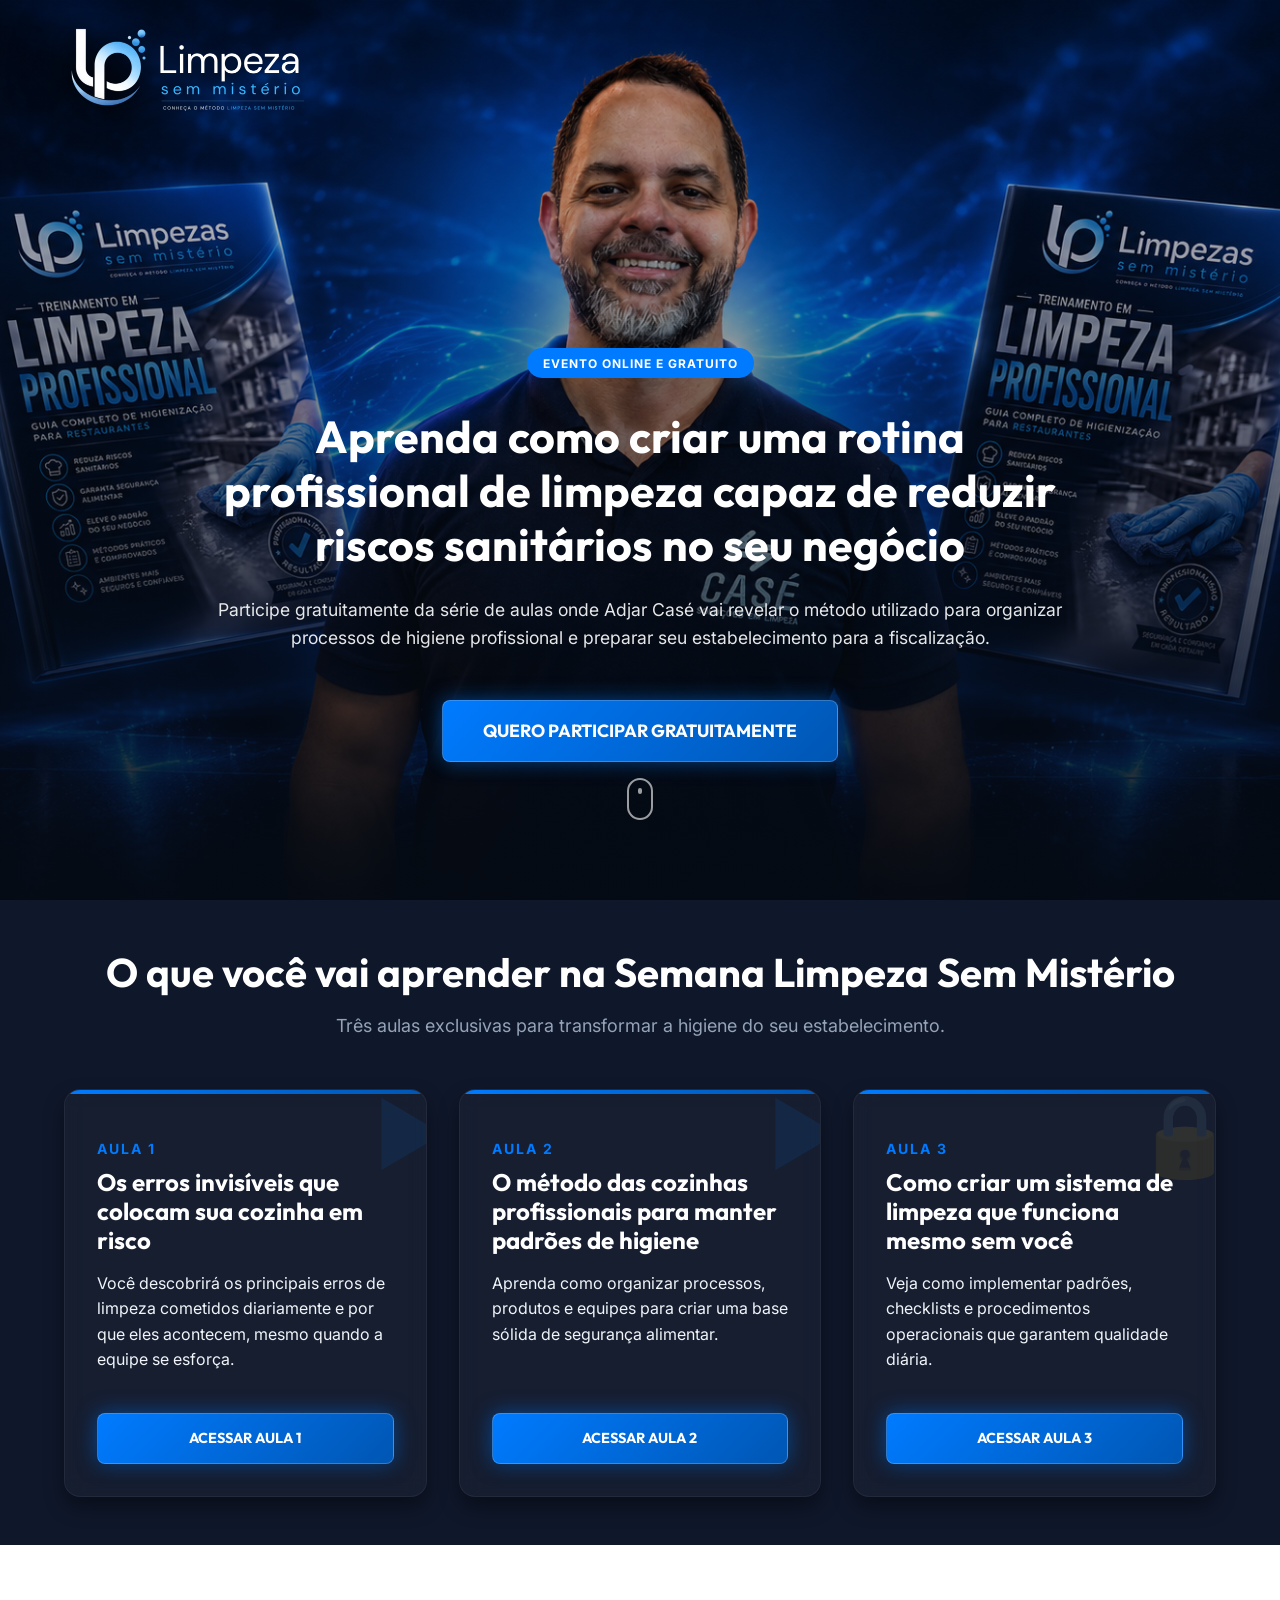
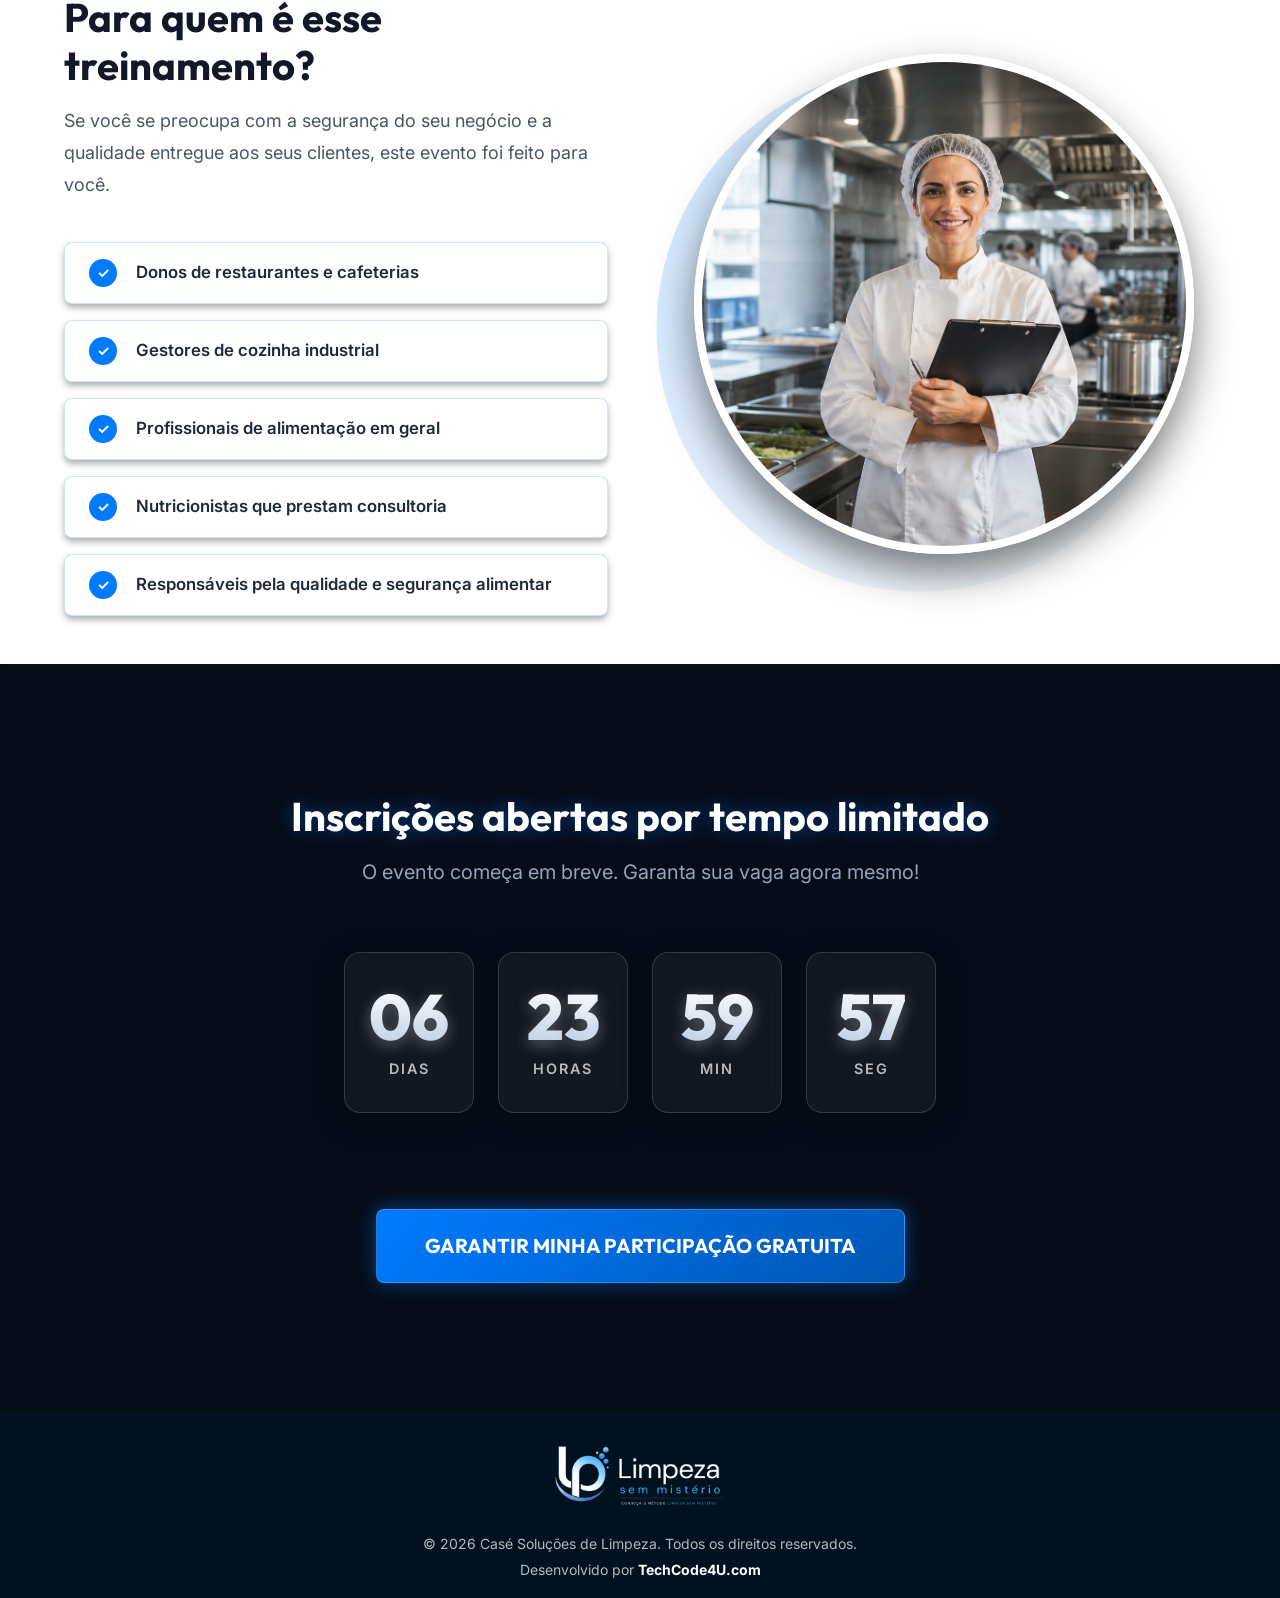
==== lancamento/cpl.html @ 03b603a9 "feat: funil de lançamento estático em /lancamento (Netlify Forms) Converte o funil PHP+MySQL (lp_lim" ====
<!DOCTYPE html>
<html lang="pt-BR">
<head>
    <meta charset="UTF-8">
    <meta name="viewport" content="width=device-width, initial-scale=1.0">
    <title>Semana Limpeza Sem Mistério</title>
    <meta name="description" content="Aprenda como criar uma rotina profissional de limpeza capaz de reduzir riscos sanitários no seu negócio. Participe gratuitamente!">
    <link rel="stylesheet" href="css/global.css">
    <link rel="stylesheet" href="css/cpl.css">
    <link rel="icon" type="image/jpeg" href="imagens/favicon.jpg">
</head>
<body class="theme-dark">

    <header class="hero text-center">
        <div class="hero-bg-overlay"></div>
        <div class="logo-wrapper">
            <div class="container">
                <img src="imagens/logomarca.png" alt="Limpeza Sem Mistério" class="site-logo">
            </div>
        </div>
        <div class="container hero-container">
            <span class="badge">EVENTO ONLINE E GRATUITO</span>
            <h1 class="hero-title">Aprenda como criar uma rotina profissional de limpeza capaz de reduzir riscos sanitários no seu negócio</h1>
            <p class="hero-subtitle">Participe gratuitamente da série de aulas onde Adjar Casé vai revelar o método utilizado para organizar processos de higiene profissional e preparar seu estabelecimento para a fiscalização.</p>
            <a href="obrigado-cpl.html?origem=cpl" class="btn btn-primary btn-hero">QUERO PARTICIPAR GRATUITAMENTE</a>
        </div>

        <div class="scroll-indicator">
            <div class="mouse">
                <div class="wheel"></div>
            </div>
        </div>
    </header>

    <!-- APRESENTAÇÃO DO EVENTO -->
    <section class="evento bg-light">
        <div class="container">
            <div class="text-center">
                <h2 class="section-title">O que você vai aprender na Semana Limpeza Sem Mistério</h2>
                <p class="section-subtitle">Três aulas exclusivas para transformar a higiene do seu estabelecimento.</p>
            </div>
            
            <div class="aulas-grid">
                <div class="card aula-card glass">
                    <div class="aula-icon">▶</div>
                    <div class="aula-numero">AULA 1</div>
                    <h3 class="aula-titulo">Os erros invisíveis que colocam sua cozinha em risco</h3>
                    <p>Você descobrirá os principais erros de limpeza cometidos diariamente e por que eles acontecem, mesmo quando a equipe se esforça.</p>
                    <div class="aula-card-footer">
                        <a href="#" class="btn btn-primary btn-aula">ACESSAR AULA 1</a>
                    </div>
                </div>
                <div class="card aula-card glass">
                    <div class="aula-icon">▶</div>
                    <div class="aula-numero">AULA 2</div>
                    <h3 class="aula-titulo">O método das cozinhas profissionais para manter padrões de higiene</h3>
                    <p>Aprenda como organizar processos, produtos e equipes para criar uma base sólida de segurança alimentar.</p>
                    <div class="aula-card-footer">
                        <a href="#" class="btn btn-primary btn-aula">ACESSAR AULA 2</a>
                    </div>
                </div>
                <div class="card aula-card glass">
                    <div class="aula-icon">🔒</div>
                    <div class="aula-numero">AULA 3</div>
                    <h3 class="aula-titulo">Como criar um sistema de limpeza que funciona mesmo sem você</h3>
                    <p>Veja como implementar padrões, checklists e procedimentos operacionais que garantem qualidade diária.</p>
                    <div class="aula-card-footer">
                        <a href="#" class="btn btn-primary btn-aula">ACESSAR AULA 3</a>
                    </div>
                </div>
            </div>
        </div>
    </section>

    <!-- PARA QUEM É -->
    <section class="para-quem">
        <div class="container container-flex align-center">
            <div class="para-quem-content">
                <h2 class="section-title">Para quem é esse treinamento?</h2>
                <p class="section-description">Se você se preocupa com a segurança do seu negócio e a qualidade entregue aos seus clientes, este evento foi feito para você.</p>
                <div class="premium-list">
                    <div class="premium-list-item">
                        <div class="icon-check">✓</div>
                        <span>Donos de restaurantes e cafeterias</span>
                    </div>
                    <div class="premium-list-item">
                        <div class="icon-check">✓</div>
                        <span>Gestores de cozinha industrial</span>
                    </div>
                    <div class="premium-list-item">
                        <div class="icon-check">✓</div>
                        <span>Profissionais de alimentação em geral</span>
                    </div>
                    <div class="premium-list-item">
                        <div class="icon-check">✓</div>
                        <span>Nutricionistas que prestam consultoria</span>
                    </div>
                    <div class="premium-list-item">
                        <div class="icon-check">✓</div>
                        <span>Responsáveis pela qualidade e segurança alimentar</span>
                    </div>
                </div>
            </div>
            <div class="para-quem-image">
                <div class="image-wrapper">
                    <img src="imagens/profissional.png" alt="Profissionais de Cozinha" class="premium-image">
                    <div class="image-backdrop"></div>
                </div>
            </div>
        </div>
    </section>


    <!-- URGÊNCIA -->
    <section class="urgencia text-center glass-section">
        <div class="container">
            <h2 class="section-title text-glow">Inscrições abertas por tempo limitado</h2>
            <p class="section-subtitle">O evento começa em breve. Garanta sua vaga agora mesmo!</p>
            
            <div class="contador-wrapper glow-box" id="countdown">
                <div class="contador-box">
                    <span class="contador-numero" id="days">00</span>
                    <span class="contador-label">Dias</span>
                </div>
                <div class="contador-box">
                    <span class="contador-numero" id="hours">00</span>
                    <span class="contador-label">Horas</span>
                </div>
                <div class="contador-box">
                    <span class="contador-numero" id="minutes">00</span>
                    <span class="contador-label">Min</span>
                </div>
                <div class="contador-box">
                    <span class="contador-numero" id="seconds">00</span>
                    <span class="contador-label">Seg</span>
                </div>
            </div>

            <a href="obrigado-cpl.html?origem=cpl" class="btn btn-primary btn-lg mt-4 pulse-btn">GARANTIR MINHA PARTICIPAÇÃO GRATUITA</a>
        </div>
    </section>

    <footer class="site-footer" style="text-align: center; border-top: none;">
        <div class="container" style="display: flex; flex-direction: column; align-items: center;">
            <img src="imagens/logomarca.png" alt="Limpeza Sem Mistério" style="max-width: 180px; margin: 0 auto 1.5rem auto; display: block;">
            <p style="margin-bottom: 0.25rem; font-size: 0.875rem;">&copy; 2026 Casé Soluções de Limpeza. Todos os direitos reservados.</p>
            <p style="margin-bottom: 0; font-size: 0.875rem;">Desenvolvido por <strong style="color: #fff;">TechCode4U.com</strong></p>
        </div>
    </footer>

    <a href="#" id="scrollTopBtn" class="scroll-top-btn" aria-label="Voltar ao topo">&uarr;</a>

    <!-- Modal de Captura CPL -->
    <div id="leadModal" class="modal-overlay" style="display: none; position: fixed; top: 0; left: 0; width: 100%; height: 100%; background: rgba(0,0,0,0.8); z-index: 9999; justify-content: center; align-items: center; padding: 20px;">
        <div class="modal-content" style="background: #fff; border-radius: 12px; padding: 30px; max-width: 400px; width: 100%; position: relative;">
            <button id="closeModal" style="position: absolute; top: 15px; right: 15px; background: none; border: none; font-size: 24px; cursor: pointer; color: #334155;">&times;</button>
            <h3 style="color: #0f172a; margin-bottom: 20px; text-align: center; font-size: 1.5rem; font-family: 'Outfit', sans-serif;">Libere seu acesso</h3>
            <p style="color: #475569; text-align: center; margin-bottom: 20px; font-size: 0.9rem;">Preencha os dados abaixo para assistir à aula gratuitamente.</p>
            <form id="leadForm" name="lead-cpl" method="POST" data-netlify="true" netlify-honeypot="bot-field">
                <input type="hidden" name="form-name" value="lead-cpl">
                <p hidden><label>Não preencha: <input name="bot-field"></label></p>
                <input type="hidden" name="origem" id="origemLead" value="cpl">
                
                <div style="margin-bottom: 15px;">
                    <label style="display: block; margin-bottom: 5px; color: #334155; font-size: 0.9rem; text-align: left;">Nome Completo</label>
                    <div style="position: relative;">
                        <span style="position: absolute; left: 10px; top: 50%; transform: translateY(-50%); font-size: 1.1rem; filter: grayscale(100%); opacity: 0.6;">👤</span>
                        <input type="text" name="nome" id="leadNome" required style="width: 100%; padding: 10px 10px 10px 35px; border: 1px solid #cbd5e1; border-radius: 6px; box-sizing: border-box;">
                    </div>
                </div>
                <div style="margin-bottom: 15px;">
                    <label style="display: block; margin-bottom: 5px; color: #334155; font-size: 0.9rem; text-align: left;">E-mail</label>
                    <div style="position: relative;">
                        <span style="position: absolute; left: 10px; top: 50%; transform: translateY(-50%); font-size: 1.1rem; filter: grayscale(100%); opacity: 0.6;">✉️</span>
                        <input type="email" name="email" id="leadEmail" required style="width: 100%; padding: 10px 10px 10px 35px; border: 1px solid #cbd5e1; border-radius: 6px; box-sizing: border-box;">
                    </div>
                </div>
                <div style="margin-bottom: 20px;">
                    <label style="display: block; margin-bottom: 5px; color: #334155; font-size: 0.9rem; text-align: left;">WhatsApp</label>
                    <div style="position: relative;">
                        <span style="position: absolute; left: 10px; top: 50%; transform: translateY(-50%); font-size: 1.1rem; filter: grayscale(100%); opacity: 0.6;">📱</span>
                        <input type="tel" name="whatsapp" id="leadWhatsapp" required style="width: 100%; padding: 10px 10px 10px 35px; border: 1px solid #cbd5e1; border-radius: 6px; box-sizing: border-box;" maxlength="15">
                    </div>
                </div>
                <div style="margin-bottom: 20px;">
                    <label style="display: flex; align-items: flex-start; gap: 8px; font-size: 0.8rem; color: #475569; cursor: pointer; text-align: left;">
                        <input type="checkbox" id="leadLgpd" required style="margin-top: 3px;">
                        <span>Concordo em receber comunicações, de acordo com a <a href="#" style="color: #0284c7; text-decoration: underline;">Política de Privacidade</a> (LGPD).</span>
                    </label>
                </div>
                <button type="submit" style="width: 100%; padding: 12px; background: #0284c7; color: white; border: none; border-radius: 6px; font-weight: bold; cursor: pointer; font-size: 1rem; transition: background 0.3s;" onmouseover="this.style.background='#0369a1'" onmouseout="this.style.background='#0284c7'">ACESSAR AULA AGORA</button>
                <p id="leadError" style="color: red; font-size: 0.8rem; margin-top: 10px; display: none; text-align: center;">Erro ao salvar dados.</p>
            </form>
        </div>
    </div>

    <script src="js/main.js"></script>
    <script>
    document.addEventListener('DOMContentLoaded', function() {
        const modal = document.getElementById('leadModal');
        const closeBtn = document.getElementById('closeModal');
        const leadForm = document.getElementById('leadForm');
        const buttons = document.querySelectorAll('.btn-aula');
        const submitBtn = leadForm.querySelector('button[type="submit"]');
        
        buttons.forEach(btn => {
            btn.addEventListener('click', function(e) {
                e.preventDefault();
                modal.style.display = 'flex';
            });
        });
        
        closeBtn.addEventListener('click', function() {
            modal.style.display = 'none';
        });
        
        // Máscara de Telefone
        const whatsappInput = document.getElementById('leadWhatsapp');
        if (whatsappInput) {
            whatsappInput.addEventListener('input', function (e) {
                let x = e.target.value.replace(/\D/g, '').match(/(\d{0,2})(\d{0,5})(\d{0,4})/);
                e.target.value = !x[2] ? x[1] : '(' + x[1] + ') ' + x[2] + (x[3] ? '-' + x[3] : '');
            });
        }

        leadForm.addEventListener('submit', function(e) {
            e.preventDefault();
            
            const originalBtnText = submitBtn.innerText;
            submitBtn.innerText = "Aguarde...";
            submitBtn.disabled = true;

            const data = {
                'form-name': 'lead-cpl',
                nome: document.getElementById('leadNome').value,
                email: document.getElementById('leadEmail').value,
                whatsapp: document.getElementById('leadWhatsapp').value,
                origem: document.getElementById('origemLead').value
            };

            fetch('/lancamento/cpl', {
                method: 'POST',
                headers: {
                    'Content-Type': 'application/x-www-form-urlencoded'
                },
                body: new URLSearchParams(data).toString()
            })
            .then(response => response.json())
            .then(res => {
                if(res.success) {
                    modal.style.display = 'none';
                    alert('Acesso liberado! A aula iniciará em breve.');
                    // Aqui seria o window.location.href para a aula real
                } else {
                    document.getElementById('leadError').style.display = 'block';
                }
            })
            .catch(err => {
                document.getElementById('leadError').style.display = 'block';
            })
            .finally(() => {
                submitBtn.innerText = originalBtnText;
                submitBtn.disabled = false;
            });
        });
    });
    </script>
</body>
</html>
---- lancamento/css/global.css ----
@import url('https://fonts.googleapis.com/css2?family=Inter:wght@300;400;500;600&family=Outfit:wght@400;600;700;800&display=swap');

:root {
  /* Colors */
  --color-primary: #011e31; /* Azul muito escuro */
  --color-primary-light: #0c4160; /* Azul escuro */
  --color-secondary: #68869a; /* Azul acinzentado (Botões e Destaques) */
  --color-secondary-hover: #506a7c; /* Tom mais escuro para hover */
  --color-white: #FFFFFF;
  --color-bg: #dad9d6; /* Cinza claro quente (Fundos claros) */
  --color-text-main: #011e31; /* Texto principal acompanhando a cor mais escura */
  --color-text-muted: #68869a; /* Texto secundário */
  --color-border: #d7e0eb; /* Azul bem claro para bordas */

  /* Fonts */
  --font-heading: 'Outfit', sans-serif;
  --font-body: 'Inter', sans-serif;

  /* Shadows */
  --shadow-sm: 0 2px 4px rgba(0,0,0,0.05);
  --shadow-md: 0 4px 12px rgba(0,0,0,0.08);
  --shadow-lg: 0 12px 24px rgba(0,0,0,0.12);

  /* Radius */
  --radius-sm: 4px;
  --radius-md: 8px;
  --radius-lg: 16px;

  /* Transitions */
  --transition: all 0.3s ease;
}

.theme-dark {
  --color-primary: #ffffff;
  --color-primary-light: #f8f9fa;
  --color-secondary: #007bff; /* Vibrant Blue */
  --color-secondary-hover: #0056b3; /* Darker Blue */
  --color-card-bg: #1E293B; /* Navy Card Background */
  --color-bg: #0F172A; /* Deep Dark Navy */
  --color-text-main: #F1F5F9;
  --color-text-muted: #94A3B8;
  --color-border: rgba(0, 123, 255, 0.2); /* Subtle Coral border */
  --shadow-sm: 0 4px 6px rgba(0, 0, 0, 0.3);
  --shadow-md: 0 10px 20px rgba(0, 0, 0, 0.4);
  --shadow-lg: 0 20px 40px rgba(0, 0, 0, 0.5);
}

/* Glassmorphism Utilities */
.glass {
  background: rgba(255, 255, 255, 0.03);
  backdrop-filter: blur(10px);
  -webkit-backdrop-filter: blur(10px);
  border: 1px solid rgba(255, 255, 255, 0.05);
}

/* Reset & Base */
* {
  margin: 0;
  padding: 0;
  box-sizing: border-box;
}

html {
  scroll-behavior: smooth;
}

body {
  font-family: var(--font-body);
  color: var(--color-text-main);
  background-color: var(--color-white);
  line-height: 1.6;
  -webkit-font-smoothing: antialiased;
}

body.theme-dark {
  background-color: var(--color-bg);
  color: var(--color-text-main);
}

h1, h2, h3, h4, h5, h6 {
  font-family: var(--font-heading);
  color: var(--color-primary);
  line-height: 1.2;
}

p {
  margin-bottom: 1rem;
}

a {
  text-decoration: none;
  color: var(--color-primary);
  transition: var(--transition);
}

img {
  max-width: 100%;
  height: auto;
  display: block;
}

.site-logo {
  max-width: 250px; /* Aumentado */
  height: auto;
  display: block;
  margin: 0;
  filter: drop-shadow(0 10px 25px rgba(0, 0, 0, 0.8)) drop-shadow(0 0 15px rgba(0, 0, 0, 0.6));
}

.logo-wrapper {
  position: absolute;
  top: 0;
  padding-top: 1.5rem;
  left: 0;
  width: 100%;
  z-index: 10;
}

ul {
  list-style: none;
}

/* Layout */
.container {
  width: 100%;
  max-width: 1200px;
  margin: 0 auto;
  padding: 0 1.5rem;
}

.container-fluid {
  width: 100%;
  padding: 0 3rem;
}

section {
  padding: 5rem 0;
}

.bg-light {
  background-color: var(--color-bg);
}

.bg-primary {
  background-color: var(--color-primary);
  color: var(--color-white);
}

.bg-primary h1, .bg-primary h2, .bg-primary h3, .bg-primary p {
  color: var(--color-white);
}

.bg-primary .card h1, .bg-primary .card h2, .bg-primary .card h3 {
  color: var(--color-primary);
}

.bg-primary .card p {
  color: var(--color-text-main);
}

.text-center {
  text-align: center;
}

/* Typography Utilities */
.section-title {
  font-size: 2.5rem;
  font-weight: 700;
  margin-bottom: 1rem;
}

.section-subtitle {
  font-size: 1.125rem;
  color: var(--color-text-muted);
  max-width: 800px;
  margin: 0 auto 3rem;
}

/* Components */
.btn {
  display: inline-block;
  padding: 1rem 2rem;
  font-family: var(--font-heading);
  font-size: 1.125rem;
  font-weight: 700;
  text-transform: uppercase;
  border-radius: var(--radius-md);
  cursor: pointer;
  border: none;
  transition: var(--transition);
  text-align: center;
}

.btn-primary {
  background-color: var(--color-secondary);
  color: var(--color-white);
  box-shadow: 0 4px 15px rgba(104, 134, 154, 0.3);
}

.theme-dark .btn-primary {
  background: linear-gradient(135deg, var(--color-secondary) 0%, var(--color-secondary-hover) 100%);
  box-shadow: 0 0 20px rgba(0, 123, 255, 0.5), 0 4px 15px rgba(0, 0, 0, 0.3);
  border: 1px solid rgba(255, 255, 255, 0.2);
  color: #fff;
}

.btn-primary:hover {
  background-color: var(--color-secondary-hover);
  transform: translateY(-2px);
  box-shadow: 0 6px 20px rgba(104, 134, 154, 0.4);
  color: var(--color-white);
}

.theme-dark .btn-primary:hover {
  box-shadow: 0 0 30px rgba(0, 123, 255, 0.8), 0 6px 20px rgba(0, 0, 0, 0.4);
  transform: translateY(-3px);
}

.btn-block {
  display: block;
  width: 100%;
}

.card {
  background: var(--color-white);
  border-radius: var(--radius-lg);
  padding: 2rem;
  box-shadow: var(--shadow-md);
  transition: var(--transition);
  border: 1px solid var(--color-border);
}

.theme-dark .card {
  background: var(--color-card-bg);
  backdrop-filter: blur(12px);
  -webkit-backdrop-filter: blur(12px);
  border: 1px solid rgba(255, 255, 255, 0.08);
}

.card:hover {
  transform: translateY(-5px);
  box-shadow: var(--shadow-lg);
  border-color: var(--color-secondary);
}

/* Form Styles */
.form-group {
  margin-bottom: 1.5rem;
}

.form-label {
  display: block;
  margin-bottom: 0.5rem;
  font-weight: 500;
  color: var(--color-primary);
}

.form-control {
  width: 100%;
  padding: 0.875rem 1rem;
  border: 1px solid var(--color-border);
  border-radius: var(--radius-md);
  font-family: var(--font-body);
  font-size: 1rem;
  transition: var(--transition);
}

.form-control:focus {
  outline: none;
  border-color: var(--color-secondary);
  box-shadow: 0 0 0 3px rgba(104, 134, 154, 0.1);
}

/* Input with Icon */
.input-wrapper {
  position: relative;
  display: flex;
  align-items: center;
}

.input-icon {
  position: absolute;
  left: 1rem;
  font-size: 1.125rem;
  z-index: 2;
  filter: grayscale(1);
  opacity: 0.7;
}

.input-with-icon .form-control {
  padding-left: 2.75rem;
}

/* LGPD Checkbox */
.lgpd-checkbox {
  margin-bottom: 1.5rem;
  margin-top: 1rem;
}

.checkbox-label {
  display: flex;
  align-items: flex-start;
  gap: 0.6rem;
  font-size: 0.8125rem;
  color: var(--color-text-muted);
  cursor: pointer;
  line-height: 1.4;
  text-align: left;
}

.checkbox-label input[type="checkbox"] {
  margin-top: 0.2rem;
  min-width: 16px;
  height: 16px;
  accent-color: var(--color-secondary);
  cursor: pointer;
}

.checkbox-label a {
  color: var(--color-primary);
  text-decoration: underline;
  font-weight: 600;
}

.checkbox-label a:hover {
  color: var(--color-secondary);
}

/* Checkmarks */
.check-list li {
  position: relative;
  padding-left: 2rem;
  margin-bottom: 1rem;
  font-weight: 500;
}

.check-list li::before {
  content: '✓';
  position: absolute;
  left: 0;
  top: 0;
  color: var(--color-white);
  background-color: var(--color-secondary);
  width: 24px;
  height: 24px;
  border-radius: 50%;
  display: flex;
  align-items: center;
  justify-content: center;
  font-size: 14px;
}

/* Footer */
footer {
  background-color: var(--color-primary);
  color: rgba(255, 255, 255, 0.7);
  padding: 3rem 0;
  text-align: center;
  font-size: 0.875rem;
}

/* Responsive */
@media (max-width: 768px) {
  .section-title {
    font-size: 2rem;
  }
}

/* Footer Styles */
.site-footer {
  padding: 2rem 0 1rem;
  background-color: #00121f;
  color: rgba(255, 255, 255, 0.7);
  border-top: 1px solid rgba(255, 255, 255, 0.05);
}

.footer-content {
  display: flex;
  flex-direction: column;
  align-items: center;
  gap: 1.5rem;
  margin-bottom: 1.5rem;
}

@media (min-width: 768px) {
  .footer-content {
    flex-direction: row;
    justify-content: space-between;
    align-items: center;
  }
}

.footer-site-logo {
  max-width: 120px;
  opacity: 0.7;
  transition: var(--transition);
  filter: brightness(0) invert(1);
}

.footer-site-logo:hover {
  opacity: 1;
}

.footer-links {
  display: flex;
  gap: 1.5rem;
  flex-wrap: wrap;
  justify-content: center;
}

.footer-links a {
  color: rgba(255, 255, 255, 0.8);
  font-size: 0.875rem;
}

.footer-links a:hover {
  color: var(--color-white);
  text-decoration: underline;
}

.footer-social {
  display: flex;
  gap: 1rem;
}

.social-icon {
  display: flex;
  align-items: center;
  justify-content: center;
  width: 40px;
  height: 40px;
  background-color: rgba(255, 255, 255, 0.05);
  border-radius: 50%;
  color: var(--color-white);
  font-size: 1.25rem;
  transition: var(--transition);
}

.social-icon:hover {
  background-color: var(--color-secondary);
  transform: translateY(-3px);
}

.footer-bottom {
  border-top: 1px solid rgba(255, 255, 255, 0.1);
  padding-top: 1.5rem;
  font-size: 0.875rem;
  text-align: center;
}  
  section {
    padding: 3rem 0;
  }

/* Scroll Indicator */
.scroll-indicator {
  position: absolute;
  bottom: 2rem;
  left: 50%;
  transform: translateX(-50%);
  z-index: 10;
  display: flex;
  justify-content: center;
}

.mouse {
  width: 26px;
  height: 42px;
  border: 2px solid rgba(255, 255, 255, 0.6);
  border-radius: 20px;
  display: flex;
  justify-content: center;
  padding-top: 8px;
}

.wheel {
  width: 4px;
  height: 6px;
  background-color: rgba(255, 255, 255, 0.6);
  border-radius: 4px;
  animation: scrollWheel 2s infinite ease-in-out;
}

@keyframes scrollWheel {
  0% {
    transform: translateY(0);
    opacity: 1;
  }
  50% {
    transform: translateY(12px);
    opacity: 1;
  }
  100% {
    transform: translateY(12px);
    opacity: 0;
  }
}

/* Scroll to Top Button */
.scroll-top-btn {
  position: fixed;
  bottom: 30px;
  right: 30px;
  width: 50px;
  height: 50px;
  background-color: var(--color-primary);
  color: var(--color-white);
  border-radius: 50%;
  display: flex;
  justify-content: center;
  align-items: center;
  font-size: 1.5rem;
  text-decoration: none;
  box-shadow: 0 4px 12px rgba(0,0,0,0.3);
  opacity: 0;
  visibility: hidden;
  transform: translateY(20px);
  transition: all 0.3s ease;
  z-index: 999;
}

.scroll-top-btn.visible {
  opacity: 1;
  visibility: visible;
  transform: translateY(0);
}

.scroll-top-btn:hover {
  background-color: var(--color-secondary);
  color: var(--color-white);
  transform: translateY(-5px);
}
---- lancamento/css/cpl.css ----
/* cpl.css */

.hero {
    min-height: 100vh;
    padding: 6rem 0 3rem 0;
    display: flex;
    flex-direction: column;
    justify-content: flex-end;
    position: relative;
    background: url('../imagens/hero2.png') center/cover no-repeat;
    overflow: hidden;
}

.hero-bg-overlay {
    position: absolute;
    top: 0;
    left: 0;
    width: 100%;
    height: 100%;
    background: linear-gradient(180deg, rgba(5,11,20,0.1) 0%, rgba(5,11,20,0.95) 100%);
    z-index: 1;
}

.hero-container, .scroll-indicator {
    z-index: 2;
    position: relative;
}

.hero-container {
    max-width: 900px;
    margin: 0 auto;
}

.badge {
    display: inline-block;
    padding: 0.35rem 1rem;
    background-color: var(--color-secondary);
    color: var(--color-white);
    border-radius: 50px;
    font-size: 0.75rem;
    font-weight: 700;
    margin-bottom: 2rem;
    letter-spacing: 1px;
}

.hero-title {
    font-size: 2.8rem;
    margin-bottom: 1.5rem;
    color: #ffffff;
}

.hero-subtitle {
    font-size: 1.1rem;
    color: rgba(255, 255, 255, 0.9);
    margin-bottom: 3rem;
}

.btn-hero {
    font-size: 1.1rem;
    padding: 1rem 2.5rem;
    margin-bottom: 3rem;
}

/* Evento / Aulas */
.aulas-grid {
    display: grid;
    grid-template-columns: repeat(auto-fit, minmax(300px, 1fr));
    gap: 2rem;
    margin-top: 3rem;
}

.aula-card {
    text-align: left;
    position: relative;
    overflow: hidden;
    padding-top: 3rem;
    display: flex;
    flex-direction: column;
}

.aula-card-footer {
    margin-top: auto;
    padding-top: 1.5rem;
}

.aula-data {
    font-size: 0.875rem;
    color: rgba(255, 255, 255, 0.7);
    border-top: 1px solid rgba(255, 255, 255, 0.1);
    padding-top: 1rem;
}

.aula-data strong {
    color: var(--color-white);
}

.btn-aula {
    width: 100%;
    text-align: center;
    padding: 0.8rem;
    font-size: 0.9rem;
}

.aula-card.glass {
    background: rgba(255, 255, 255, 0.03);
    backdrop-filter: blur(10px);
    -webkit-backdrop-filter: blur(10px);
    border: 1px solid rgba(255, 255, 255, 0.05);
}

.aula-icon {
    position: absolute;
    top: -20px;
    right: -20px;
    font-size: 5rem;
    color: rgba(0, 123, 255, 0.1);
    transition: var(--transition);
}

.aula-card:hover .aula-icon {
    color: rgba(0, 123, 255, 0.3);
    transform: scale(1.1);
}

.aula-card::before {
    content: '';
    position: absolute;
    top: 0;
    left: 0;
    width: 100%;
    height: 4px;
    background: linear-gradient(90deg, var(--color-secondary), var(--color-secondary-hover));
}

.aula-numero {
    font-size: 0.875rem;
    font-weight: 700;
    color: var(--color-secondary);
    margin-bottom: 0.5rem;
    letter-spacing: 2px;
}

.aula-titulo {
    font-size: 1.5rem;
    margin-bottom: 1rem;
    color: var(--color-primary);
}

/* Para Quem É */
.para-quem {
    background-color: #ffffff;
}

.para-quem .section-title {
    color: #111827;
}

.container-flex {
    display: flex;
    gap: 4rem;
    align-items: center;
}

.para-quem-image, .para-quem-content {
    flex: 1;
}

.section-description {
    font-size: 1.125rem;
    color: #4b5563;
    margin-bottom: 2.5rem;
    line-height: 1.8;
}

.premium-list {
    display: flex;
    flex-direction: column;
    gap: 1rem;
}

.premium-list-item {
    display: flex;
    align-items: center;
    gap: 1.2rem;
    background: var(--color-white);
    padding: 1rem 1.5rem;
    border-radius: var(--radius-md);
    box-shadow: var(--shadow-sm);
    border: 1px solid var(--color-border);
    transition: var(--transition);
}

.premium-list-item:hover {
    transform: translateX(10px);
    box-shadow: var(--shadow-md);
    border-color: var(--color-secondary);
}

.icon-check {
    width: 28px;
    height: 28px;
    background-color: var(--color-secondary);
    color: var(--color-white);
    border-radius: 50%;
    display: flex;
    align-items: center;
    justify-content: center;
    font-size: 0.9rem;
    font-weight: bold;
    flex-shrink: 0;
}

.premium-list-item span {
    font-weight: 600;
    color: #1f2937;
    font-size: 1.05rem;
}

.image-wrapper {
    position: relative;
    max-width: 500px;
    margin: 0 auto;
}

.premium-image {
    width: 100%;
    height: auto;
    border-radius: 50%;
    aspect-ratio: 1;
    object-fit: cover;
    box-shadow: var(--shadow-lg);
    position: relative;
    z-index: 2;
    border: 8px solid var(--color-white);
}

.image-backdrop {
    position: absolute;
    top: 5%;
    left: -5%;
    width: 100%;
    height: 100%;
    border-radius: 50%;
    background: linear-gradient(135deg, var(--color-secondary) 0%, var(--color-primary-light) 100%);
    opacity: 0.2;
    z-index: 1;
    transform: scale(1.05);
}

/* Autoridade */
.autoridade {
    padding: 8rem 0;
}

.autoridade-profile {
    max-width: 600px;
}

.autoridade-profile h3 {
    margin-top: 1rem;
    margin-bottom: 1rem;
    font-size: 2.5rem;
    color: var(--color-white);
}

.autoridade-bio {
    font-size: 1.125rem;
    color: var(--color-text-muted);
    line-height: 1.8;
}

.autoridade-image-wrapper {
    position: relative;
    display: flex;
    justify-content: center;
    align-items: center;
}

.autoridade-img {
    width: 100%;
    max-width: 400px;
    height: auto;
    border-radius: 20px;
    object-fit: cover;
    box-shadow: var(--shadow-lg);
    position: relative;
    z-index: 2;
    border: 4px solid rgba(255,255,255,0.1);
}

.glow-gold {
    background: radial-gradient(circle, rgba(243,156,18,0.4) 0%, rgba(243,156,18,0) 70%);
    width: 150%;
    height: 150%;
    top: -25%;
    left: -25%;
    z-index: 1;
}

.text-left {
    text-align: left;
}

.flex-1 {
    flex: 1;
}

/* Urgência (Contador) */
.glass-section {
    background: url('../imagens/cozinha.jpg') center/cover no-repeat fixed;
    position: relative;
    padding: 8rem 0;
}

.glass-section::before {
    content: '';
    position: absolute;
    top: 0;
    left: 0;
    width: 100%;
    height: 100%;
    background: rgba(5,11,20,0.85);
    backdrop-filter: blur(5px);
    -webkit-backdrop-filter: blur(5px);
    z-index: 1;
}

.glass-section .container {
    position: relative;
    z-index: 2;
}

.text-glow {
    text-shadow: 0 0 20px rgba(0, 123, 255, 0.5);
}

.urgencia .section-subtitle {
    color: var(--color-text-muted);
    font-size: 1.25rem;
}

.contador-wrapper {
    display: flex;
    justify-content: center;
    gap: 1.5rem;
    margin: 4rem 0;
    flex-wrap: wrap;
    position: relative;
    z-index: 2;
}

.contador-box {
    background: rgba(255, 255, 255, 0.05);
    backdrop-filter: blur(12px);
    -webkit-backdrop-filter: blur(12px);
    border: 1px solid rgba(255, 255, 255, 0.15);
    border-radius: var(--radius-lg);
    padding: 2rem 1.5rem;
    min-width: 130px;
    box-shadow: 0 8px 32px rgba(0, 0, 0, 0.2);
    transition: transform 0.4s ease, box-shadow 0.4s ease, border-color 0.4s ease;
    display: flex;
    flex-direction: column;
    align-items: center;
    justify-content: center;
}

.contador-box:hover {
    transform: translateY(-8px);
    box-shadow: 0 15px 40px rgba(0, 0, 0, 0.4);
    border-color: rgba(255, 255, 255, 0.3);
    background: rgba(255, 255, 255, 0.08);
}

.contador-numero {
    display: block;
    font-size: 4rem;
    font-family: var(--font-heading);
    font-weight: 800;
    color: var(--color-white);
    line-height: 1;
    margin-bottom: 0.5rem;
    text-shadow: 0 4px 15px rgba(255, 255, 255, 0.3);
    background: linear-gradient(to bottom, #ffffff, #b0c4de);
    -webkit-background-clip: text;
    -webkit-text-fill-color: transparent;
}

.contador-label {
    display: block;
    font-size: 0.9rem;
    font-weight: 600;
    color: rgba(255, 255, 255, 0.7);
    text-transform: uppercase;
    letter-spacing: 2px;
}

@keyframes pulse-btn {
    0% {
        box-shadow: 0 0 0 0 rgba(0, 123, 255, 0.6);
    }
    70% {
        box-shadow: 0 0 0 20px rgba(0, 123, 255, 0);
    }
    100% {
        box-shadow: 0 0 0 0 rgba(0, 123, 255, 0);
    }
}

.pulse-btn {
    animation: pulse-btn 2s infinite;
}

.btn-lg {
    font-size: 1.25rem;
    padding: 1.25rem 3rem;
}

.mt-4 {
    margin-top: 2rem;
}

/* Responsive */
@media (max-width: 992px) {
    .container-flex {
        flex-direction: column;
    }
    
    .para-quem-image {
        order: -1;
    }
    
    .hero-title {
        font-size: 2.5rem;
    }
}

@media (max-width: 576px) {
    .hero-title {
        font-size: 2rem;
    }
    
    .contador-box {
        min-width: 80px;
        padding: 1rem;
    }
    
    .contador-numero {
        font-size: 2rem;
    }
}
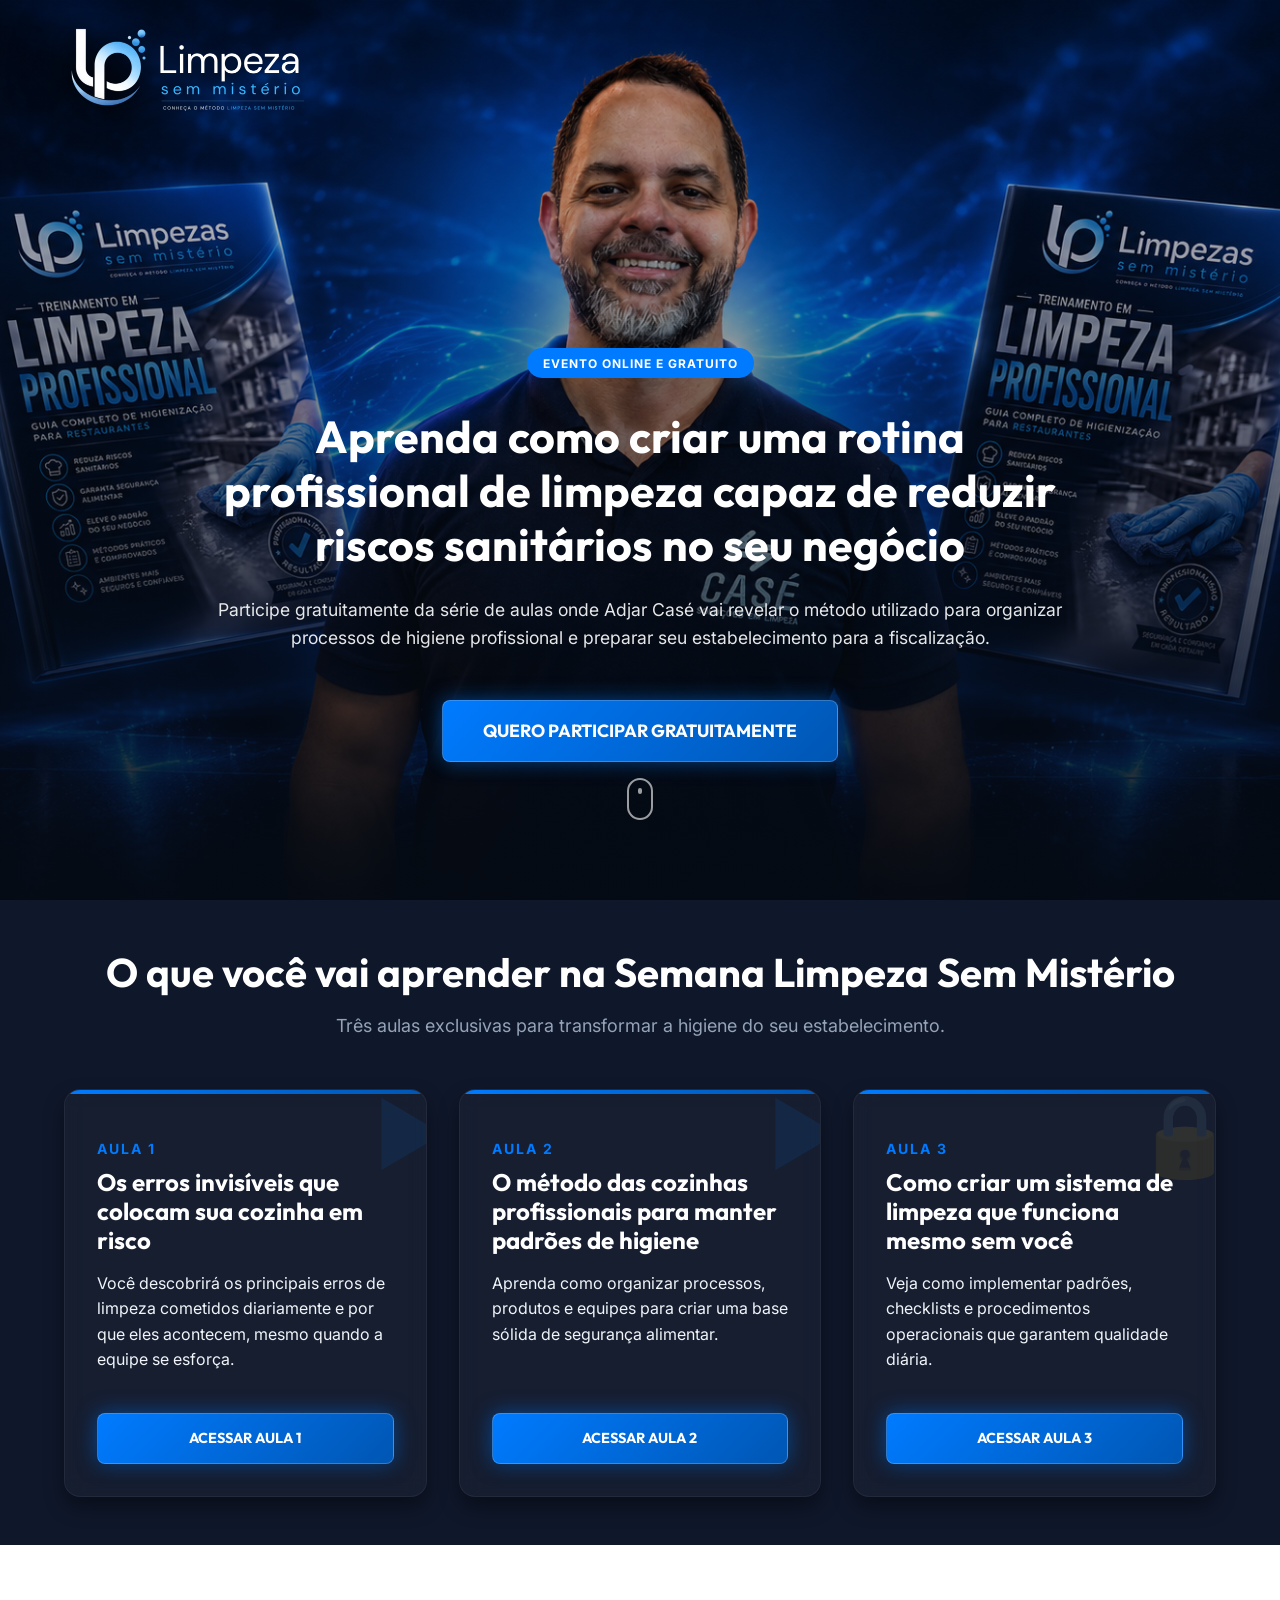
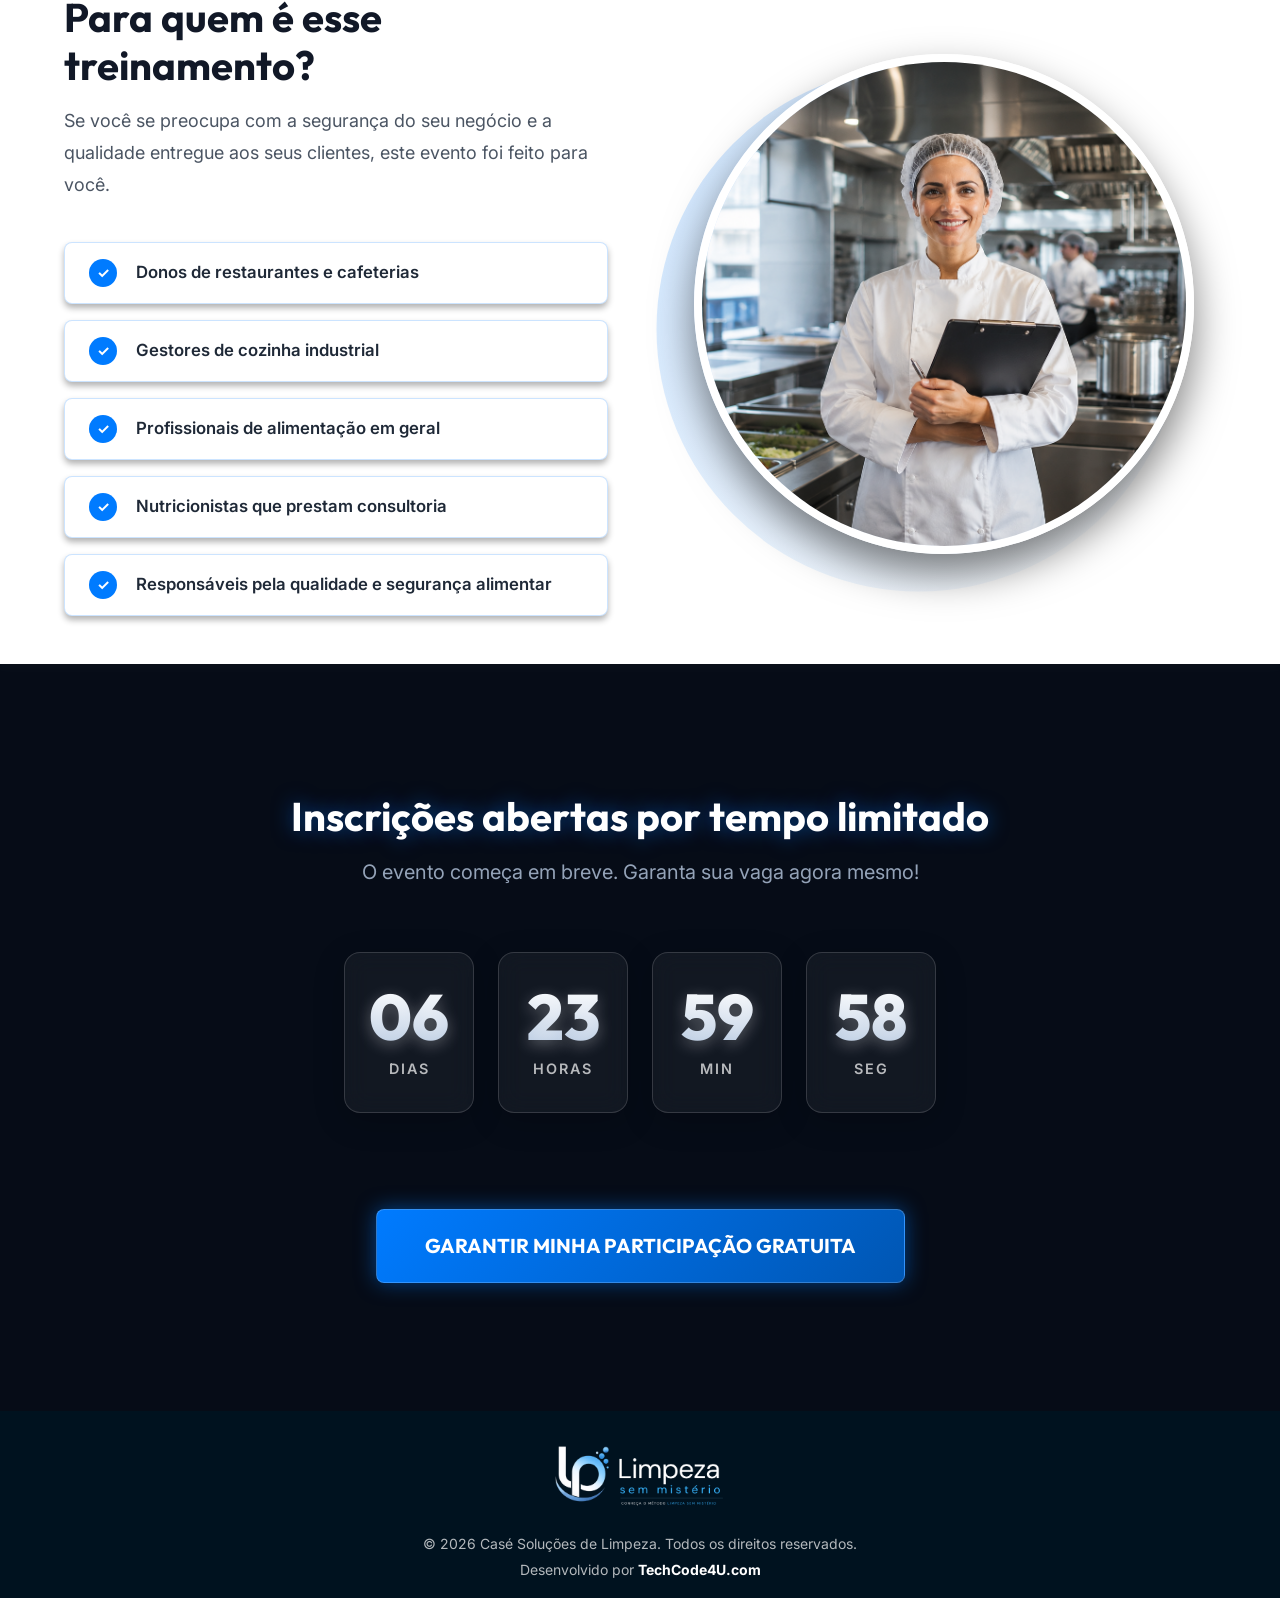
==== commit 6dc82aae: "fix: rotas .html no funil de lançamento + rewrites Netlify Site não dropa .html automaticamente (pre" ====
--- a/lancamento/cpl.html
+++ b/lancamento/cpl.html
@@ -238,7 +238,7 @@
                 origem: document.getElementById('origemLead').value
             };
 
-            fetch('/lancamento/cpl', {
+            fetch('/lancamento/cpl.html', {
                 method: 'POST',
                 headers: {
                     'Content-Type': 'application/x-www-form-urlencoded'
